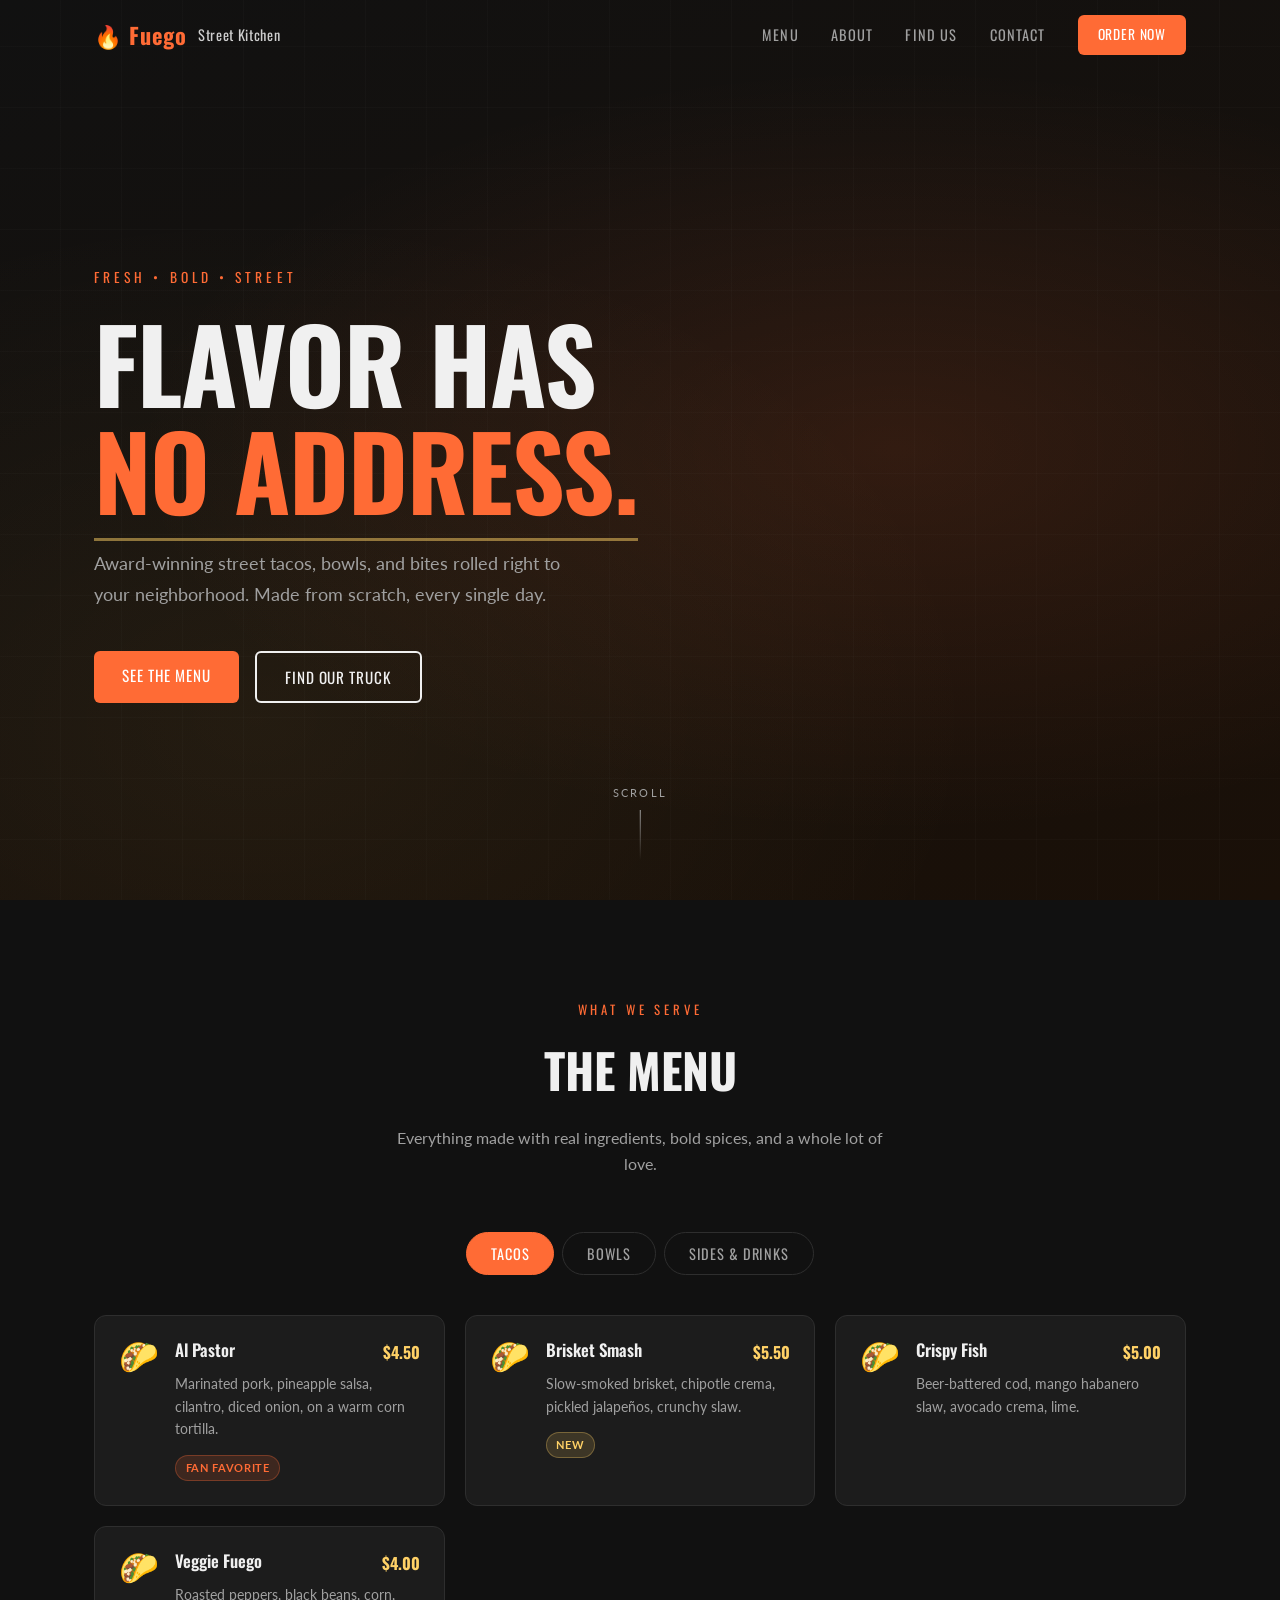
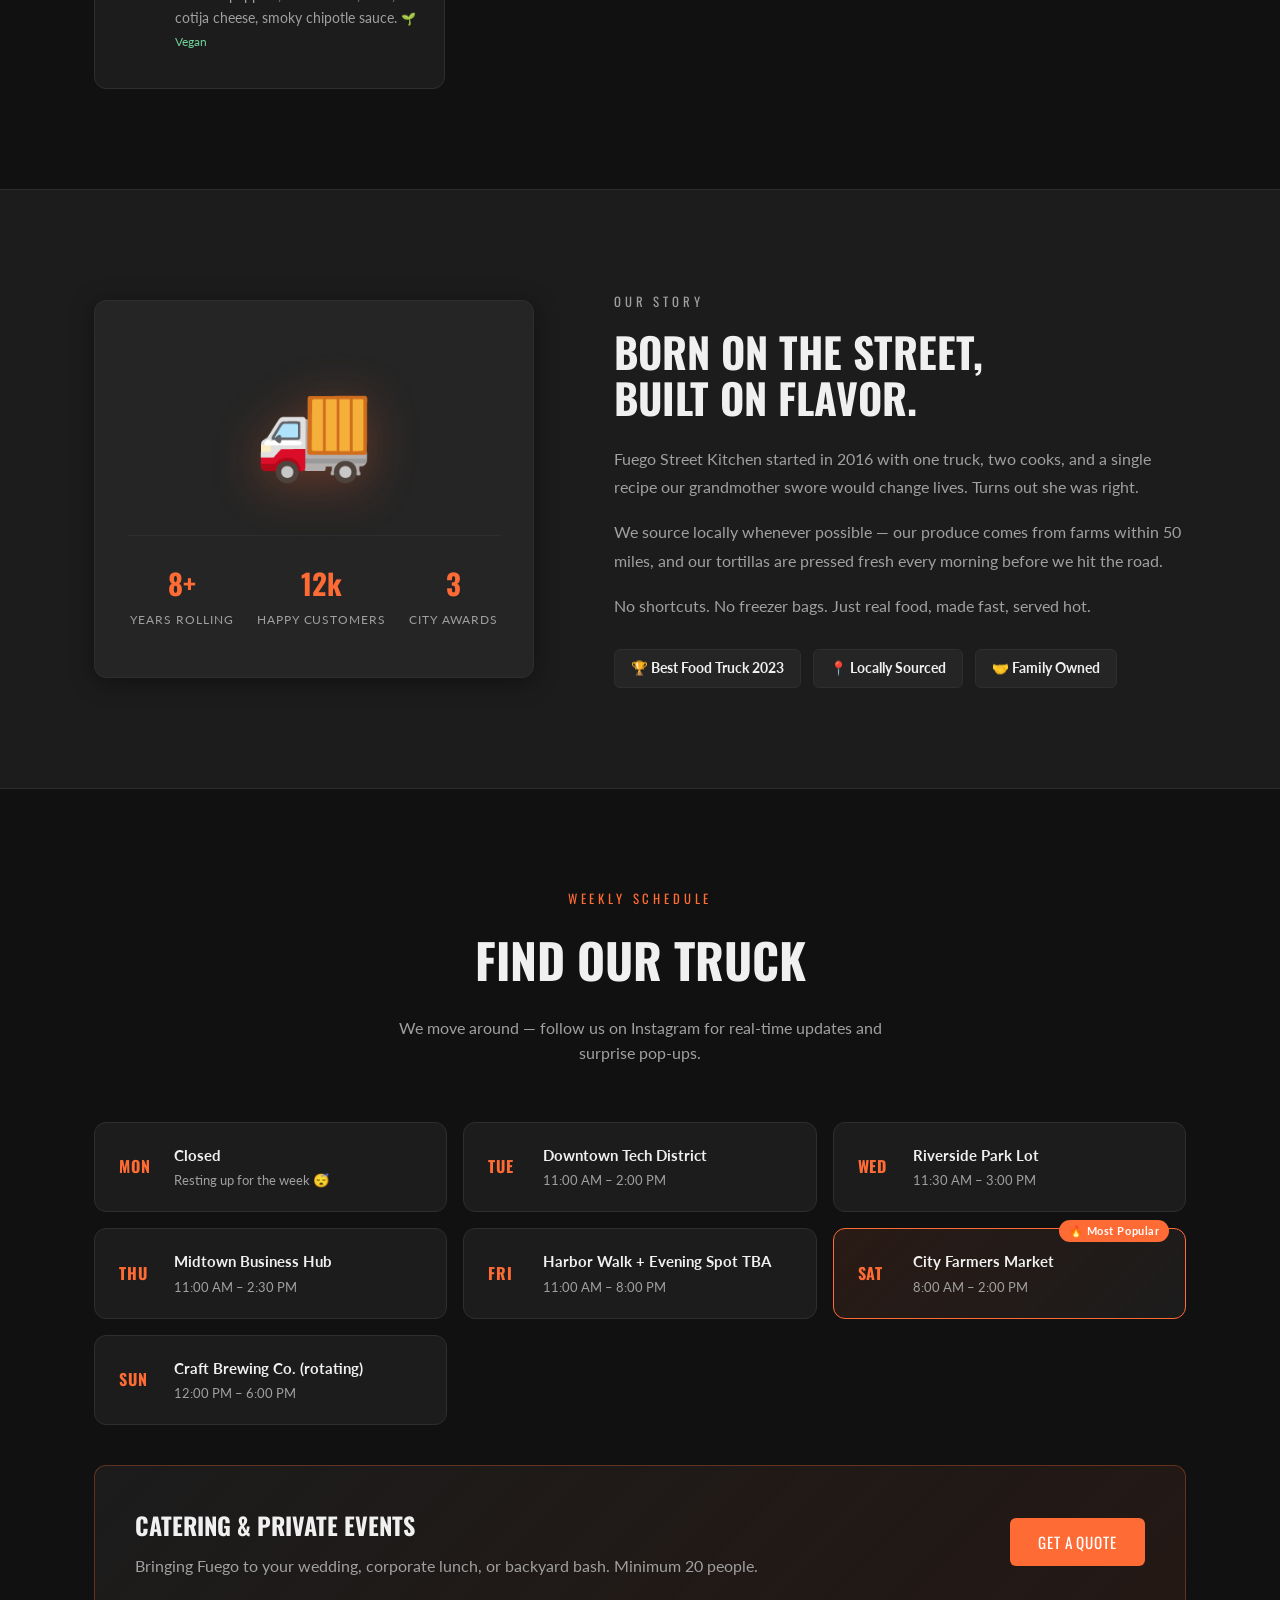
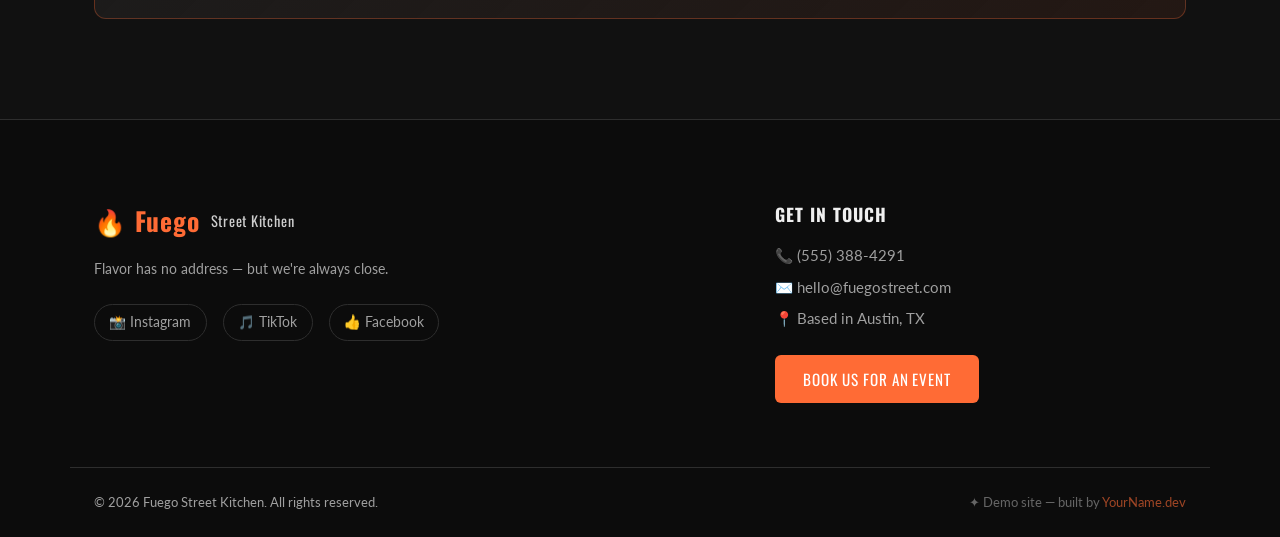
==== food-truck/index.html @ c68f2c54 "Add Fuego Street Kitchen food truck demo site Static HTML/CSS/JS demo for a food truck business — in" ====
<!DOCTYPE html>
<html lang="en">
<head>
  <meta charset="UTF-8" />
  <meta name="viewport" content="width=device-width, initial-scale=1.0" />
  <title>Fuego Street Kitchen — Food Truck</title>
  <link rel="preconnect" href="https://fonts.googleapis.com" />
  <link rel="preconnect" href="https://fonts.gstatic.com" crossorigin />
  <link href="https://fonts.googleapis.com/css2?family=Oswald:wght@400;600;700&family=Lato:wght@300;400;700&display=swap" rel="stylesheet" />
  <link rel="stylesheet" href="styles.css" />
</head>
<body>

  <!-- NAV -->
  <header class="nav-header" id="navbar">
    <div class="container nav-inner">
      <a href="#home" class="logo">🔥 Fuego<span>Street Kitchen</span></a>
      <nav class="nav-links" id="navLinks">
        <a href="#menu">Menu</a>
        <a href="#about">About</a>
        <a href="#findus">Find Us</a>
        <a href="#contact">Contact</a>
        <a href="#contact" class="btn btn-nav">Order Now</a>
      </nav>
      <button class="hamburger" id="hamburger" aria-label="Toggle menu">
        <span></span><span></span><span></span>
      </button>
    </div>
  </header>

  <!-- HERO -->
  <section class="hero" id="home">
    <div class="hero-overlay"></div>
    <div class="hero-content container">
      <p class="hero-tag">Fresh • Bold • Street</p>
      <h1>Flavor Has <br /><span class="highlight">No Address.</span></h1>
      <p class="hero-sub">Award-winning street tacos, bowls, and bites rolled right to your neighborhood. Made from scratch, every single day.</p>
      <div class="hero-btns">
        <a href="#menu" class="btn btn-primary">See the Menu</a>
        <a href="#findus" class="btn btn-outline">Find Our Truck</a>
      </div>
    </div>
    <div class="hero-scroll-hint">
      <span>Scroll</span>
      <div class="scroll-line"></div>
    </div>
  </section>

  <!-- MENU -->
  <section class="section" id="menu">
    <div class="container">
      <div class="section-header">
        <p class="section-label">What We Serve</p>
        <h2>The Menu</h2>
        <p class="section-sub">Everything made with real ingredients, bold spices, and a whole lot of love.</p>
      </div>

      <div class="menu-tabs">
        <button class="tab active" data-tab="tacos">Tacos</button>
        <button class="tab" data-tab="bowls">Bowls</button>
        <button class="tab" data-tab="sides">Sides &amp; Drinks</button>
      </div>

      <div class="menu-grid" id="tacos">
        <div class="menu-card">
          <div class="menu-card-icon">🌮</div>
          <div class="menu-card-body">
            <div class="menu-card-top">
              <h3>Al Pastor</h3>
              <span class="price">$4.50</span>
            </div>
            <p>Marinated pork, pineapple salsa, cilantro, diced onion, on a warm corn tortilla.</p>
            <span class="badge">Fan Favorite</span>
          </div>
        </div>
        <div class="menu-card">
          <div class="menu-card-icon">🌮</div>
          <div class="menu-card-body">
            <div class="menu-card-top">
              <h3>Brisket Smash</h3>
              <span class="price">$5.50</span>
            </div>
            <p>Slow-smoked brisket, chipotle crema, pickled jalapeños, crunchy slaw.</p>
            <span class="badge badge-new">New</span>
          </div>
        </div>
        <div class="menu-card">
          <div class="menu-card-icon">🌮</div>
          <div class="menu-card-body">
            <div class="menu-card-top">
              <h3>Crispy Fish</h3>
              <span class="price">$5.00</span>
            </div>
            <p>Beer-battered cod, mango habanero slaw, avocado crema, lime.</p>
          </div>
        </div>
        <div class="menu-card">
          <div class="menu-card-icon">🌮</div>
          <div class="menu-card-body">
            <div class="menu-card-top">
              <h3>Veggie Fuego</h3>
              <span class="price">$4.00</span>
            </div>
            <p>Roasted peppers, black beans, corn, cotija cheese, smoky chipotle sauce. <span class="veg">🌱 Vegan</span></p>
          </div>
        </div>
      </div>

      <div class="menu-grid hidden" id="bowls">
        <div class="menu-card">
          <div class="menu-card-icon">🥣</div>
          <div class="menu-card-body">
            <div class="menu-card-top">
              <h3>Street Bowl Classic</h3>
              <span class="price">$12.00</span>
            </div>
            <p>Cilantro-lime rice, black beans, your choice of protein, pico de gallo, guac, sour cream.</p>
            <span class="badge">Best Seller</span>
          </div>
        </div>
        <div class="menu-card">
          <div class="menu-card-icon">🥣</div>
          <div class="menu-card-body">
            <div class="menu-card-top">
              <h3>Smoky BBQ Bowl</h3>
              <span class="price">$13.00</span>
            </div>
            <p>Pulled pork, jalapeño mac, street corn, crispy onions, BBQ drizzle.</p>
          </div>
        </div>
        <div class="menu-card">
          <div class="menu-card-icon">🥣</div>
          <div class="menu-card-body">
            <div class="menu-card-top">
              <h3>Green Goddess Bowl</h3>
              <span class="price">$11.00</span>
            </div>
            <p>Quinoa base, roasted veggies, avocado, edamame, tahini verde drizzle. <span class="veg">🌱 Vegan</span></p>
          </div>
        </div>
        <div class="menu-card">
          <div class="menu-card-icon">🥣</div>
          <div class="menu-card-body">
            <div class="menu-card-top">
              <h3>Breakfast Bowl</h3>
              <span class="price">$10.00</span>
            </div>
            <p>Scrambled eggs, chorizo, roasted potatoes, pico, shredded cheese, hot sauce.</p>
            <span class="badge badge-new">AM Only</span>
          </div>
        </div>
      </div>

      <div class="menu-grid hidden" id="sides">
        <div class="menu-card">
          <div class="menu-card-icon">🌽</div>
          <div class="menu-card-body">
            <div class="menu-card-top">
              <h3>Elote Cups</h3>
              <span class="price">$4.00</span>
            </div>
            <p>Mexican street corn, cotija, chili powder, lime crema. Served hot.</p>
            <span class="badge">Fan Favorite</span>
          </div>
        </div>
        <div class="menu-card">
          <div class="menu-card-icon">🍟</div>
          <div class="menu-card-body">
            <div class="menu-card-top">
              <h3>Fuego Fries</h3>
              <span class="price">$5.00</span>
            </div>
            <p>Crispy fries topped with queso, jalapeños, pico de gallo, and our house hot sauce.</p>
          </div>
        </div>
        <div class="menu-card">
          <div class="menu-card-icon">🥤</div>
          <div class="menu-card-body">
            <div class="menu-card-top">
              <h3>Agua Fresca</h3>
              <span class="price">$3.00</span>
            </div>
            <p>Rotating seasonal flavors. Today: Watermelon Mint &amp; Tamarind. Ask about our horchata.</p>
          </div>
        </div>
        <div class="menu-card">
          <div class="menu-card-icon">🍺</div>
          <div class="menu-card-body">
            <div class="menu-card-top">
              <h3>Local Craft Beer</h3>
              <span class="price">$6.00</span>
            </div>
            <p>Rotating selection of local brews. Available at select locations. Must be 21+.</p>
          </div>
        </div>
      </div>
    </div>
  </section>

  <!-- ABOUT -->
  <section class="section about" id="about">
    <div class="container about-grid">
      <div class="about-visual">
        <div class="about-truck-card">
          <div class="truck-art">🚚</div>
          <div class="truck-stats">
            <div class="stat"><span class="stat-num">8+</span><span class="stat-label">Years Rolling</span></div>
            <div class="stat"><span class="stat-num">12k</span><span class="stat-label">Happy Customers</span></div>
            <div class="stat"><span class="stat-num">3</span><span class="stat-label">City Awards</span></div>
          </div>
        </div>
      </div>
      <div class="about-text">
        <p class="section-label">Our Story</p>
        <h2>Born on the Street, <br />Built on Flavor.</h2>
        <p>Fuego Street Kitchen started in 2016 with one truck, two cooks, and a single recipe our grandmother swore would change lives. Turns out she was right.</p>
        <p>We source locally whenever possible — our produce comes from farms within 50 miles, and our tortillas are pressed fresh every morning before we hit the road.</p>
        <p>No shortcuts. No freezer bags. Just real food, made fast, served hot.</p>
        <div class="about-badges">
          <span>🏆 Best Food Truck 2023</span>
          <span>📍 Locally Sourced</span>
          <span>🤝 Family Owned</span>
        </div>
      </div>
    </div>
  </section>

  <!-- FIND US -->
  <section class="section" id="findus">
    <div class="container">
      <div class="section-header">
        <p class="section-label">Weekly Schedule</p>
        <h2>Find Our Truck</h2>
        <p class="section-sub">We move around — follow us on Instagram for real-time updates and surprise pop-ups.</p>
      </div>
      <div class="schedule-grid">
        <div class="schedule-card closed">
          <div class="day">Mon</div>
          <div class="schedule-info">
            <span class="location">Closed</span>
            <span class="time">Resting up for the week 😴</span>
          </div>
        </div>
        <div class="schedule-card">
          <div class="day">Tue</div>
          <div class="schedule-info">
            <span class="location">Downtown Tech District</span>
            <span class="time">11:00 AM – 2:00 PM</span>
          </div>
        </div>
        <div class="schedule-card">
          <div class="day">Wed</div>
          <div class="schedule-info">
            <span class="location">Riverside Park Lot</span>
            <span class="time">11:30 AM – 3:00 PM</span>
          </div>
        </div>
        <div class="schedule-card">
          <div class="day">Thu</div>
          <div class="schedule-info">
            <span class="location">Midtown Business Hub</span>
            <span class="time">11:00 AM – 2:30 PM</span>
          </div>
        </div>
        <div class="schedule-card">
          <div class="day">Fri</div>
          <div class="schedule-info">
            <span class="location">Harbor Walk + Evening Spot TBA</span>
            <span class="time">11:00 AM – 8:00 PM</span>
          </div>
        </div>
        <div class="schedule-card highlight-card">
          <div class="day">Sat</div>
          <div class="schedule-info">
            <span class="location">City Farmers Market</span>
            <span class="time">8:00 AM – 2:00 PM</span>
          </div>
          <span class="hot-badge">🔥 Most Popular</span>
        </div>
        <div class="schedule-card">
          <div class="day">Sun</div>
          <div class="schedule-info">
            <span class="location">Craft Brewing Co. (rotating)</span>
            <span class="time">12:00 PM – 6:00 PM</span>
          </div>
        </div>
      </div>
      <div class="catering-banner">
        <div>
          <h3>Catering & Private Events</h3>
          <p>Bringing Fuego to your wedding, corporate lunch, or backyard bash. Minimum 20 people.</p>
        </div>
        <a href="#contact" class="btn btn-primary">Get a Quote</a>
      </div>
    </div>
  </section>

  <!-- CONTACT / FOOTER -->
  <footer class="footer" id="contact">
    <div class="container footer-inner">
      <div class="footer-brand">
        <a href="#home" class="logo logo-footer">🔥 Fuego<span>Street Kitchen</span></a>
        <p>Flavor has no address — but we're always close.</p>
        <div class="social-links">
          <a href="#" aria-label="Instagram">📸 Instagram</a>
          <a href="#" aria-label="TikTok">🎵 TikTok</a>
          <a href="#" aria-label="Facebook">👍 Facebook</a>
        </div>
      </div>
      <div class="footer-contact">
        <h4>Get in Touch</h4>
        <p>📞 (555) 388-4291</p>
        <p>✉️ hello@fuegostreet.com</p>
        <p>📍 Based in Austin, TX</p>
        <a href="mailto:hello@fuegostreet.com" class="btn btn-primary" style="margin-top:1rem;">Book Us for an Event</a>
      </div>
    </div>
    <div class="footer-bottom">
      <p>&copy; 2026 Fuego Street Kitchen. All rights reserved.</p>
      <p class="demo-note">✦ Demo site — built by <a href="#">YourName.dev</a></p>
    </div>
  </footer>

  <script src="script.js"></script>
</body>
</html>
---- food-truck/styles.css ----
/* ===== CSS VARIABLES ===== */
:root {
  --bg:        #111111;
  --surface:   #1c1c1c;
  --surface-2: #252525;
  --border:    #2e2e2e;
  --orange:    #ff6b35;
  --yellow:    #ffd166;
  --text:      #f0f0f0;
  --text-muted:#a0a0a0;
  --radius:    12px;
  --radius-sm: 6px;
  --shadow:    0 4px 24px rgba(0,0,0,0.4);
  --transition:0.25s ease;
  --nav-height:70px;
}

/* ===== RESET ===== */
*, *::before, *::after { box-sizing: border-box; margin: 0; padding: 0; }
html { scroll-behavior: smooth; }
body {
  background: var(--bg);
  color: var(--text);
  font-family: 'Lato', sans-serif;
  font-size: 16px;
  line-height: 1.6;
  overflow-x: hidden;
}
a { color: inherit; text-decoration: none; }
img { max-width: 100%; }
button { cursor: pointer; border: none; background: none; }
ul { list-style: none; }

/* ===== UTILITIES ===== */
.container {
  width: 100%;
  max-width: 1140px;
  margin: 0 auto;
  padding: 0 1.5rem;
}
.section {
  padding: 100px 0;
}
.hidden { display: none !important; }

/* ===== BUTTONS ===== */
.btn {
  display: inline-block;
  padding: 0.75rem 1.75rem;
  border-radius: var(--radius-sm);
  font-family: 'Oswald', sans-serif;
  font-size: 0.95rem;
  letter-spacing: 0.06em;
  text-transform: uppercase;
  transition: all var(--transition);
  white-space: nowrap;
}
.btn-primary {
  background: var(--orange);
  color: #fff;
}
.btn-primary:hover {
  background: #e55a28;
  transform: translateY(-2px);
  box-shadow: 0 6px 20px rgba(255,107,53,0.35);
}
.btn-outline {
  border: 2px solid var(--text);
  color: var(--text);
}
.btn-outline:hover {
  border-color: var(--orange);
  color: var(--orange);
  transform: translateY(-2px);
}
.btn-nav {
  background: var(--orange);
  color: #fff;
  padding: 0.55rem 1.25rem;
  font-size: 0.85rem;
}
.btn-nav:hover { background: #e55a28; }

/* ===== NAV ===== */
.nav-header {
  position: fixed;
  top: 0;
  left: 0;
  right: 0;
  z-index: 1000;
  height: var(--nav-height);
  transition: background var(--transition), box-shadow var(--transition);
}
.nav-header.scrolled {
  background: rgba(17,17,17,0.95);
  backdrop-filter: blur(10px);
  box-shadow: 0 2px 20px rgba(0,0,0,0.5);
}
.nav-inner {
  display: flex;
  align-items: center;
  justify-content: space-between;
  height: 100%;
}
.logo {
  font-family: 'Oswald', sans-serif;
  font-size: 1.4rem;
  font-weight: 700;
  color: var(--orange);
  letter-spacing: 0.03em;
  display: flex;
  align-items: center;
  gap: 0.5rem;
}
.logo span {
  color: var(--text);
  font-weight: 400;
  font-size: 0.9rem;
  margin-left: 0.2rem;
  opacity: 0.85;
}
.nav-links {
  display: flex;
  align-items: center;
  gap: 2rem;
}
.nav-links a:not(.btn) {
  font-family: 'Oswald', sans-serif;
  font-size: 0.9rem;
  letter-spacing: 0.08em;
  text-transform: uppercase;
  color: var(--text-muted);
  transition: color var(--transition);
}
.nav-links a:not(.btn):hover { color: var(--orange); }

/* Hamburger */
.hamburger {
  display: none;
  flex-direction: column;
  gap: 5px;
  padding: 4px;
}
.hamburger span {
  display: block;
  width: 25px;
  height: 2px;
  background: var(--text);
  transition: all var(--transition);
  transform-origin: center;
}
.hamburger.open span:nth-child(1) { transform: translateY(7px) rotate(45deg); }
.hamburger.open span:nth-child(2) { opacity: 0; }
.hamburger.open span:nth-child(3) { transform: translateY(-7px) rotate(-45deg); }

/* ===== HERO ===== */
.hero {
  position: relative;
  min-height: 100vh;
  display: flex;
  align-items: center;
  background:
    radial-gradient(ellipse at 70% 50%, rgba(255,107,53,0.12) 0%, transparent 60%),
    radial-gradient(ellipse at 20% 80%, rgba(255,209,102,0.06) 0%, transparent 50%),
    linear-gradient(160deg, #111 0%, #1a1008 100%);
  overflow: hidden;
}
.hero::before {
  content: '';
  position: absolute;
  inset: 0;
  background-image:
    repeating-linear-gradient(0deg, transparent, transparent 60px, rgba(255,255,255,0.015) 60px, rgba(255,255,255,0.015) 61px),
    repeating-linear-gradient(90deg, transparent, transparent 60px, rgba(255,255,255,0.015) 60px, rgba(255,255,255,0.015) 61px);
}
.hero-content {
  position: relative;
  z-index: 1;
  padding-top: var(--nav-height);
}
.hero-tag {
  font-family: 'Oswald', sans-serif;
  letter-spacing: 0.3em;
  text-transform: uppercase;
  color: var(--orange);
  font-size: 0.85rem;
  margin-bottom: 1.25rem;
}
.hero h1 {
  font-family: 'Oswald', sans-serif;
  font-size: clamp(3rem, 8vw, 6.5rem);
  font-weight: 700;
  line-height: 1.05;
  text-transform: uppercase;
  letter-spacing: -0.01em;
  margin-bottom: 1.5rem;
}
.highlight {
  color: var(--orange);
  position: relative;
}
.highlight::after {
  content: '';
  position: absolute;
  bottom: 4px;
  left: 0;
  right: 0;
  height: 3px;
  background: var(--yellow);
  opacity: 0.5;
}
.hero-sub {
  font-size: 1.1rem;
  color: var(--text-muted);
  max-width: 500px;
  margin-bottom: 2.5rem;
  line-height: 1.8;
}
.hero-btns { display: flex; gap: 1rem; flex-wrap: wrap; }
.hero-scroll-hint {
  position: absolute;
  bottom: 2.5rem;
  left: 50%;
  transform: translateX(-50%);
  display: flex;
  flex-direction: column;
  align-items: center;
  gap: 0.5rem;
  color: var(--text-muted);
  font-size: 0.7rem;
  letter-spacing: 0.2em;
  text-transform: uppercase;
}
.scroll-line {
  width: 1px;
  height: 50px;
  background: linear-gradient(to bottom, var(--text-muted), transparent);
  animation: scrollPulse 2s infinite;
}
@keyframes scrollPulse {
  0%, 100% { opacity: 0.3; }
  50% { opacity: 1; }
}

/* ===== SECTION HEADERS ===== */
.section-header {
  text-align: center;
  margin-bottom: 3.5rem;
}
.section-label {
  font-family: 'Oswald', sans-serif;
  font-size: 0.8rem;
  letter-spacing: 0.3em;
  text-transform: uppercase;
  color: var(--orange);
  margin-bottom: 0.75rem;
}
.section-header h2 {
  font-family: 'Oswald', sans-serif;
  font-size: clamp(2rem, 4vw, 3rem);
  font-weight: 700;
  text-transform: uppercase;
  margin-bottom: 1rem;
}
.section-sub {
  color: var(--text-muted);
  max-width: 520px;
  margin: 0 auto;
}

/* ===== MENU TABS ===== */
.menu-tabs {
  display: flex;
  gap: 0.5rem;
  justify-content: center;
  margin-bottom: 2.5rem;
  flex-wrap: wrap;
}
.tab {
  padding: 0.6rem 1.5rem;
  border-radius: 100px;
  font-family: 'Oswald', sans-serif;
  font-size: 0.9rem;
  letter-spacing: 0.06em;
  text-transform: uppercase;
  color: var(--text-muted);
  border: 1px solid var(--border);
  background: transparent;
  transition: all var(--transition);
}
.tab:hover { border-color: var(--orange); color: var(--orange); }
.tab.active {
  background: var(--orange);
  border-color: var(--orange);
  color: #fff;
}

/* ===== MENU GRID ===== */
.menu-grid {
  display: grid;
  grid-template-columns: repeat(auto-fill, minmax(260px, 1fr));
  gap: 1.25rem;
}
.menu-card {
  background: var(--surface);
  border: 1px solid var(--border);
  border-radius: var(--radius);
  padding: 1.5rem;
  display: flex;
  gap: 1rem;
  transition: transform var(--transition), box-shadow var(--transition);
}
.menu-card:hover {
  transform: translateY(-4px);
  box-shadow: var(--shadow);
  border-color: rgba(255,107,53,0.3);
}
.menu-card-icon {
  font-size: 2rem;
  line-height: 1;
  flex-shrink: 0;
}
.menu-card-body { flex: 1; }
.menu-card-top {
  display: flex;
  justify-content: space-between;
  align-items: flex-start;
  gap: 0.5rem;
  margin-bottom: 0.5rem;
}
.menu-card-top h3 {
  font-family: 'Oswald', sans-serif;
  font-size: 1.05rem;
  font-weight: 600;
  line-height: 1.2;
}
.price {
  font-family: 'Oswald', sans-serif;
  font-size: 1rem;
  color: var(--yellow);
  font-weight: 700;
  flex-shrink: 0;
}
.menu-card-body p {
  font-size: 0.88rem;
  color: var(--text-muted);
  line-height: 1.6;
  margin-bottom: 0.75rem;
}
.badge {
  display: inline-block;
  padding: 0.2rem 0.6rem;
  border-radius: 100px;
  font-size: 0.7rem;
  font-weight: 700;
  letter-spacing: 0.06em;
  text-transform: uppercase;
  background: rgba(255,107,53,0.15);
  color: var(--orange);
  border: 1px solid rgba(255,107,53,0.3);
}
.badge-new {
  background: rgba(255,209,102,0.15);
  color: var(--yellow);
  border-color: rgba(255,209,102,0.3);
}
.veg { font-size: 0.75rem; color: #6fcf97; }

/* ===== ABOUT ===== */
.about {
  background: var(--surface);
  border-top: 1px solid var(--border);
  border-bottom: 1px solid var(--border);
}
.about-grid {
  display: grid;
  grid-template-columns: 1fr 1.3fr;
  gap: 5rem;
  align-items: center;
}
.about-truck-card {
  background: var(--surface-2);
  border: 1px solid var(--border);
  border-radius: var(--radius);
  padding: 3rem 2rem;
  text-align: center;
  box-shadow: var(--shadow);
}
.truck-art {
  font-size: 6rem;
  display: block;
  margin-bottom: 2rem;
  filter: drop-shadow(0 8px 24px rgba(255,107,53,0.3));
  animation: truckBob 3s ease-in-out infinite;
}
@keyframes truckBob {
  0%, 100% { transform: translateY(0); }
  50% { transform: translateY(-8px); }
}
.truck-stats {
  display: flex;
  justify-content: space-around;
  gap: 1rem;
  padding-top: 1.5rem;
  border-top: 1px solid var(--border);
}
.stat { display: flex; flex-direction: column; align-items: center; gap: 0.25rem; }
.stat-num {
  font-family: 'Oswald', sans-serif;
  font-size: 1.8rem;
  font-weight: 700;
  color: var(--orange);
}
.stat-label {
  font-size: 0.75rem;
  color: var(--text-muted);
  text-transform: uppercase;
  letter-spacing: 0.08em;
}
.about-text .section-label { text-align: left; }
.about-text h2 {
  font-family: 'Oswald', sans-serif;
  font-size: clamp(1.8rem, 3.5vw, 2.6rem);
  font-weight: 700;
  text-transform: uppercase;
  line-height: 1.1;
  margin-bottom: 1.5rem;
}
.about-text p {
  color: var(--text-muted);
  margin-bottom: 1rem;
  line-height: 1.8;
}
.about-badges {
  display: flex;
  flex-wrap: wrap;
  gap: 0.75rem;
  margin-top: 1.75rem;
}
.about-badges span {
  padding: 0.5rem 1rem;
  background: var(--surface-2);
  border: 1px solid var(--border);
  border-radius: var(--radius-sm);
  font-size: 0.85rem;
  font-weight: 700;
}

/* ===== SCHEDULE ===== */
.schedule-grid {
  display: grid;
  grid-template-columns: repeat(auto-fill, minmax(280px, 1fr));
  gap: 1rem;
  margin-bottom: 2.5rem;
}
.schedule-card {
  background: var(--surface);
  border: 1px solid var(--border);
  border-radius: var(--radius);
  padding: 1.25rem 1.5rem;
  display: flex;
  align-items: center;
  gap: 1.25rem;
  position: relative;
  transition: transform var(--transition);
}
.schedule-card:hover { transform: translateY(-2px); }
.schedule-card.closed {
  opacity: 0.45;
}
.schedule-card.highlight-card {
  border-color: var(--orange);
  background: linear-gradient(135deg, rgba(255,107,53,0.1), var(--surface));
}
.day {
  font-family: 'Oswald', sans-serif;
  font-size: 1rem;
  font-weight: 700;
  text-transform: uppercase;
  letter-spacing: 0.05em;
  color: var(--orange);
  min-width: 35px;
}
.schedule-info { display: flex; flex-direction: column; gap: 0.2rem; }
.location { font-weight: 700; font-size: 0.95rem; }
.time { font-size: 0.82rem; color: var(--text-muted); }
.hot-badge {
  position: absolute;
  top: -0.6rem;
  right: 1rem;
  background: var(--orange);
  color: #fff;
  font-size: 0.7rem;
  font-weight: 700;
  padding: 0.15rem 0.6rem;
  border-radius: 100px;
  letter-spacing: 0.05em;
}
.catering-banner {
  background: linear-gradient(135deg, var(--surface) 0%, rgba(255,107,53,0.08) 100%);
  border: 1px solid rgba(255,107,53,0.3);
  border-radius: var(--radius);
  padding: 2.5rem;
  display: flex;
  align-items: center;
  justify-content: space-between;
  gap: 2rem;
  flex-wrap: wrap;
}
.catering-banner h3 {
  font-family: 'Oswald', sans-serif;
  font-size: 1.5rem;
  font-weight: 700;
  text-transform: uppercase;
  margin-bottom: 0.5rem;
}
.catering-banner p { color: var(--text-muted); }

/* ===== FOOTER ===== */
.footer {
  background: #0c0c0c;
  border-top: 1px solid var(--border);
  padding-top: 5rem;
}
.footer-inner {
  display: grid;
  grid-template-columns: 1.5fr 1fr;
  gap: 4rem;
  padding-bottom: 4rem;
  border-bottom: 1px solid var(--border);
}
.footer-brand p {
  color: var(--text-muted);
  margin-top: 1rem;
  max-width: 300px;
  font-size: 0.9rem;
}
.logo-footer { font-size: 1.6rem; }
.social-links {
  display: flex;
  gap: 1rem;
  margin-top: 1.5rem;
  flex-wrap: wrap;
}
.social-links a {
  font-size: 0.85rem;
  color: var(--text-muted);
  transition: color var(--transition);
  border: 1px solid var(--border);
  padding: 0.4rem 0.9rem;
  border-radius: 100px;
}
.social-links a:hover { color: var(--orange); border-color: var(--orange); }
.footer-contact h4 {
  font-family: 'Oswald', sans-serif;
  font-size: 1.1rem;
  text-transform: uppercase;
  letter-spacing: 0.06em;
  margin-bottom: 1rem;
}
.footer-contact p {
  color: var(--text-muted);
  font-size: 0.92rem;
  margin-bottom: 0.5rem;
}
.footer-bottom {
  display: flex;
  justify-content: space-between;
  align-items: center;
  padding: 1.5rem 0;
  max-width: 1140px;
  margin: 0 auto;
  padding-left: 1.5rem;
  padding-right: 1.5rem;
  flex-wrap: wrap;
  gap: 0.5rem;
}
.footer-bottom p {
  color: var(--text-muted);
  font-size: 0.82rem;
}
.demo-note { opacity: 0.6; }
.demo-note a { color: var(--orange); }
.demo-note a:hover { text-decoration: underline; }

/* ===== RESPONSIVE ===== */
@media (max-width: 900px) {
  .about-grid { grid-template-columns: 1fr; gap: 3rem; }
  .about-visual { max-width: 400px; margin: 0 auto; }
  .footer-inner { grid-template-columns: 1fr; gap: 2.5rem; }
}

@media (max-width: 700px) {
  .section { padding: 70px 0; }
  .nav-links {
    display: none;
    flex-direction: column;
    align-items: flex-start;
    gap: 0;
    position: fixed;
    top: var(--nav-height);
    left: 0;
    right: 0;
    background: rgba(17,17,17,0.98);
    backdrop-filter: blur(10px);
    padding: 1.5rem;
    border-bottom: 1px solid var(--border);
  }
  .nav-links.open { display: flex; }
  .nav-links a:not(.btn) {
    padding: 0.85rem 0;
    width: 100%;
    border-bottom: 1px solid var(--border);
    font-size: 1rem;
  }
  .nav-links .btn { margin-top: 1rem; align-self: flex-start; }
  .hamburger { display: flex; }
  .hero h1 { font-size: clamp(2.5rem, 10vw, 4rem); }
  .hero-btns { flex-direction: column; }
  .hero-btns .btn { text-align: center; }
  .schedule-grid { grid-template-columns: 1fr; }
  .catering-banner { flex-direction: column; align-items: flex-start; }
  .footer-bottom { flex-direction: column; text-align: center; }
}

@media (max-width: 480px) {
  .menu-grid { grid-template-columns: 1fr; }
  .truck-stats { gap: 0.5rem; }
}
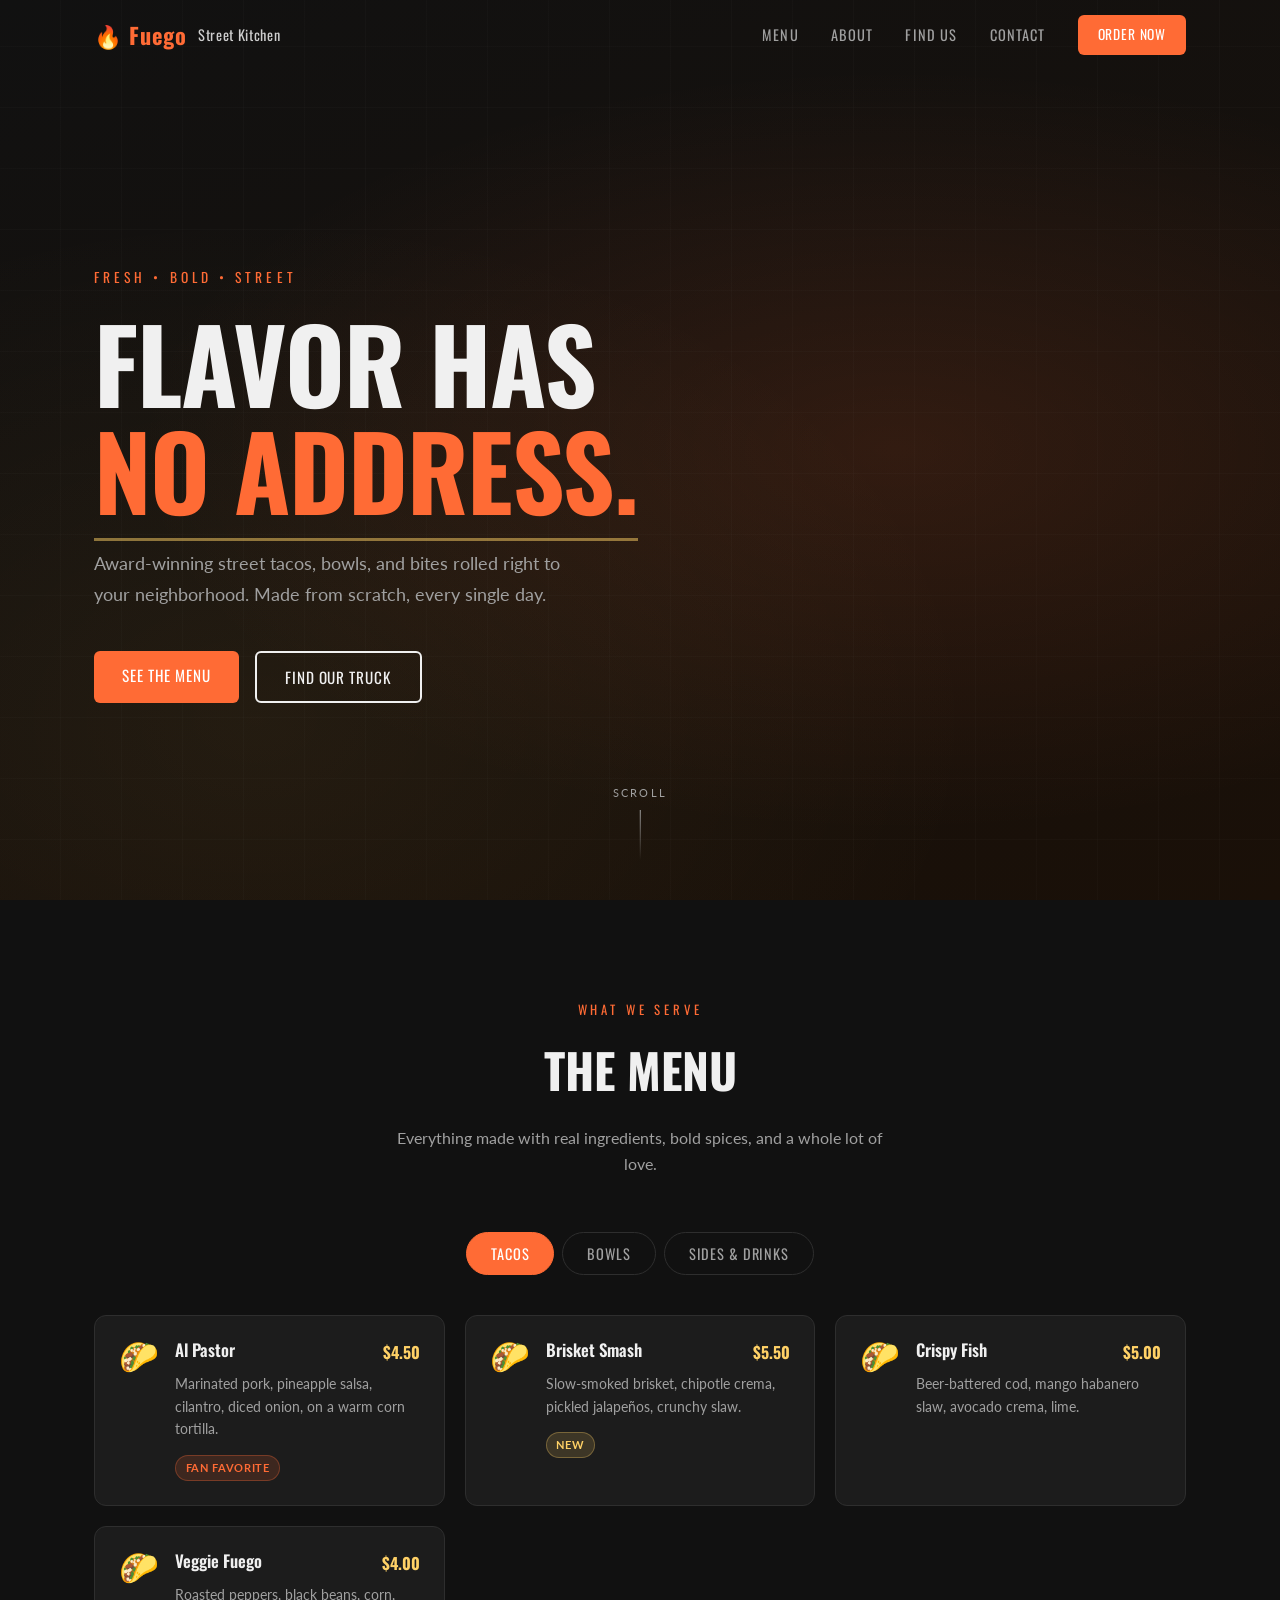
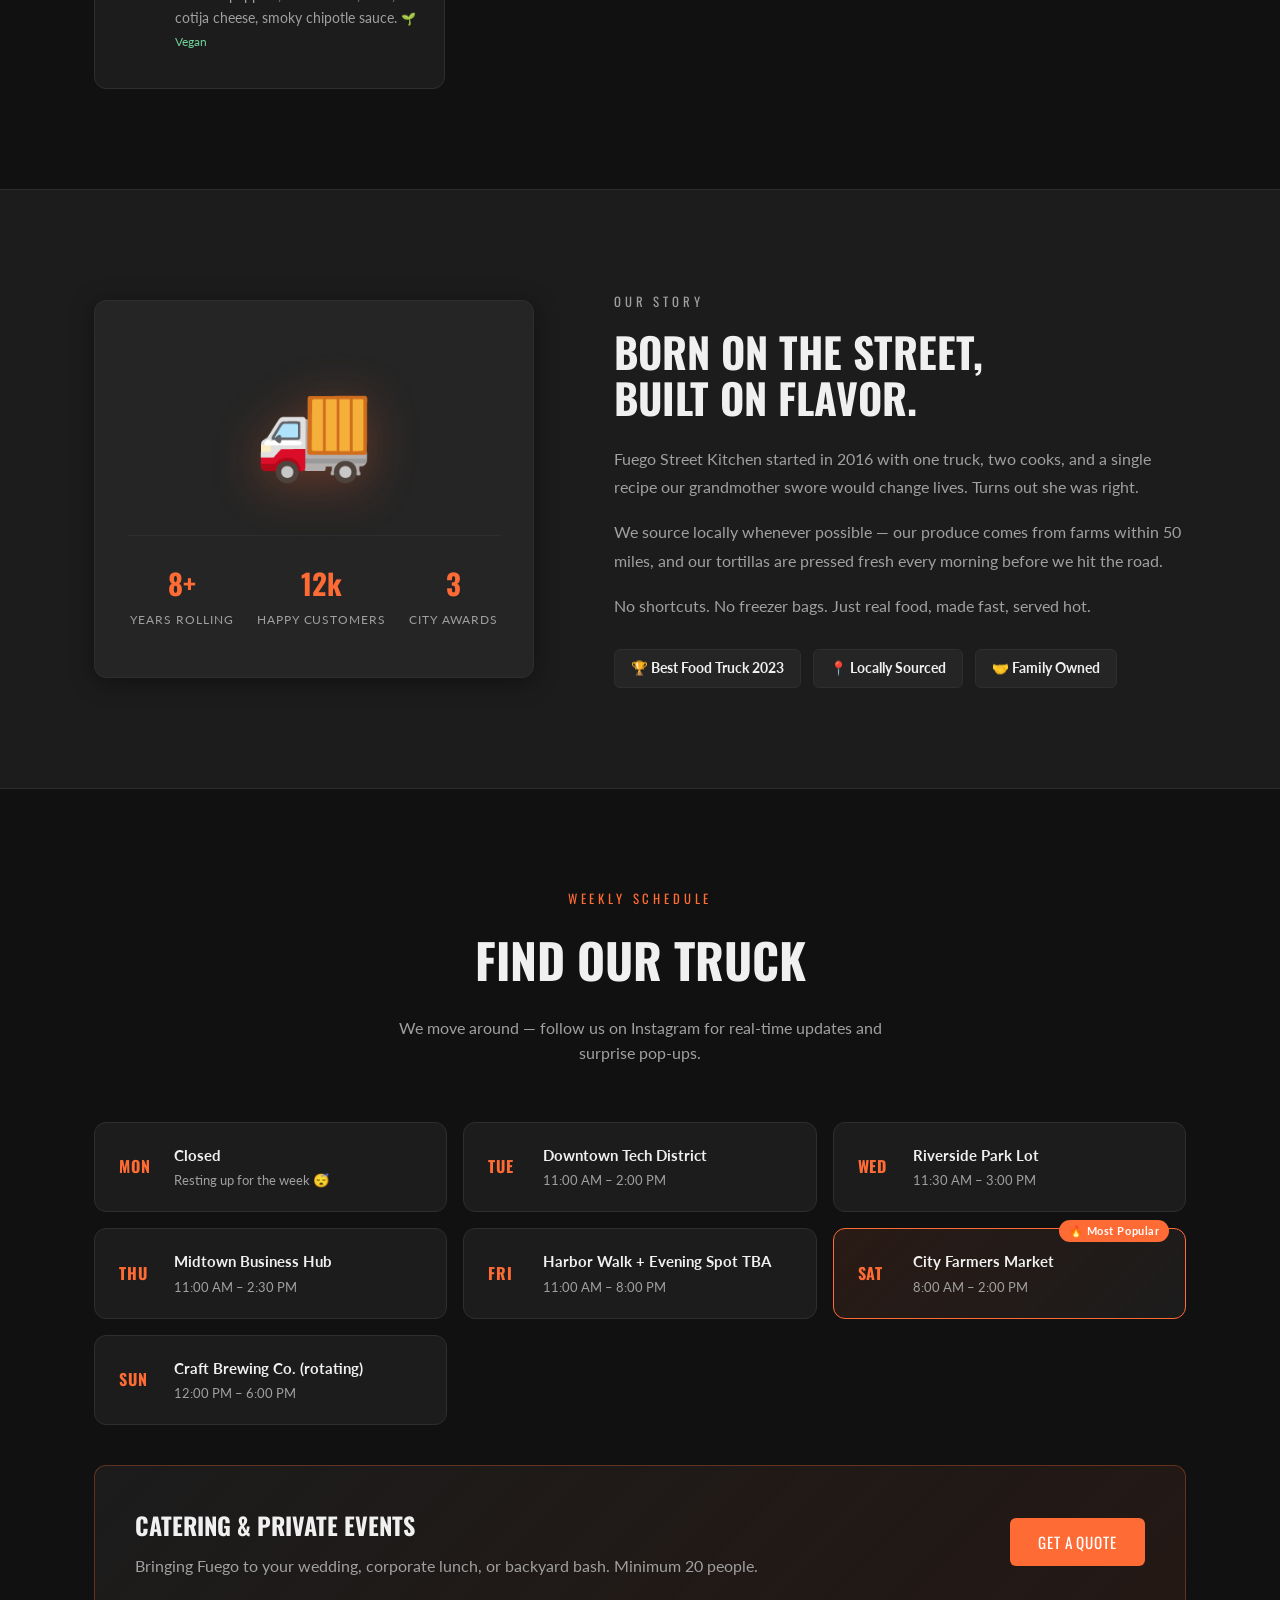
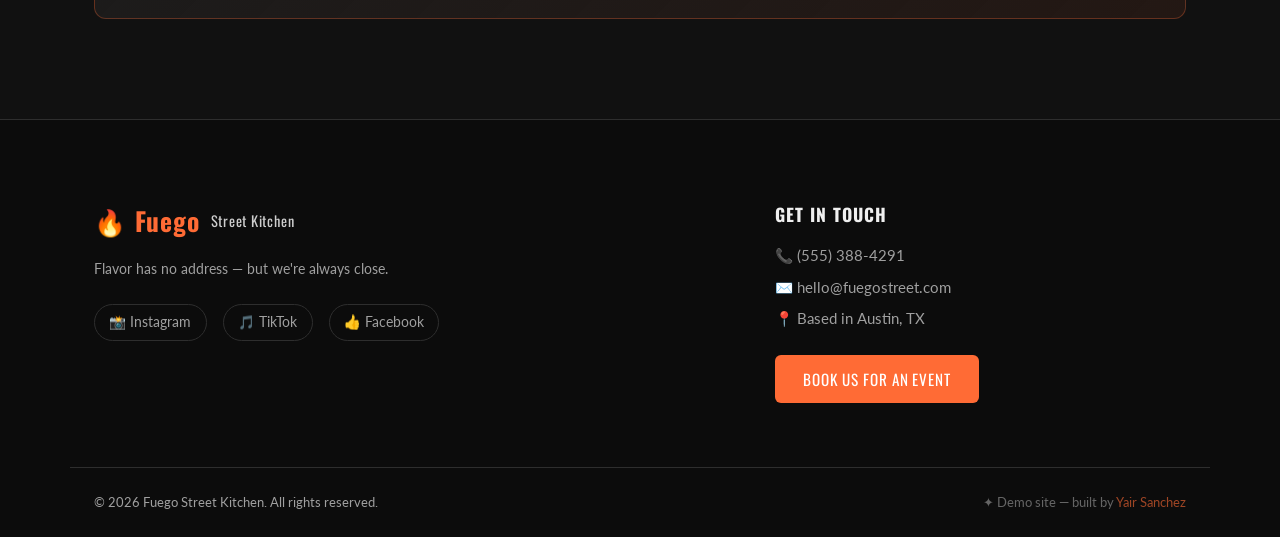
==== commit e6945b4e: "Update footer credit to Yair Sanchez" ====
--- a/food-truck/index.html
+++ b/food-truck/index.html
@@ -317,7 +317,7 @@
     </div>
     <div class="footer-bottom">
       <p>&copy; 2026 Fuego Street Kitchen. All rights reserved.</p>
-      <p class="demo-note">✦ Demo site — built by <a href="#">YourName.dev</a></p>
+      <p class="demo-note">✦ Demo site — built by <a href="#">Yair Sanchez</a></p>
     </div>
   </footer>
 
